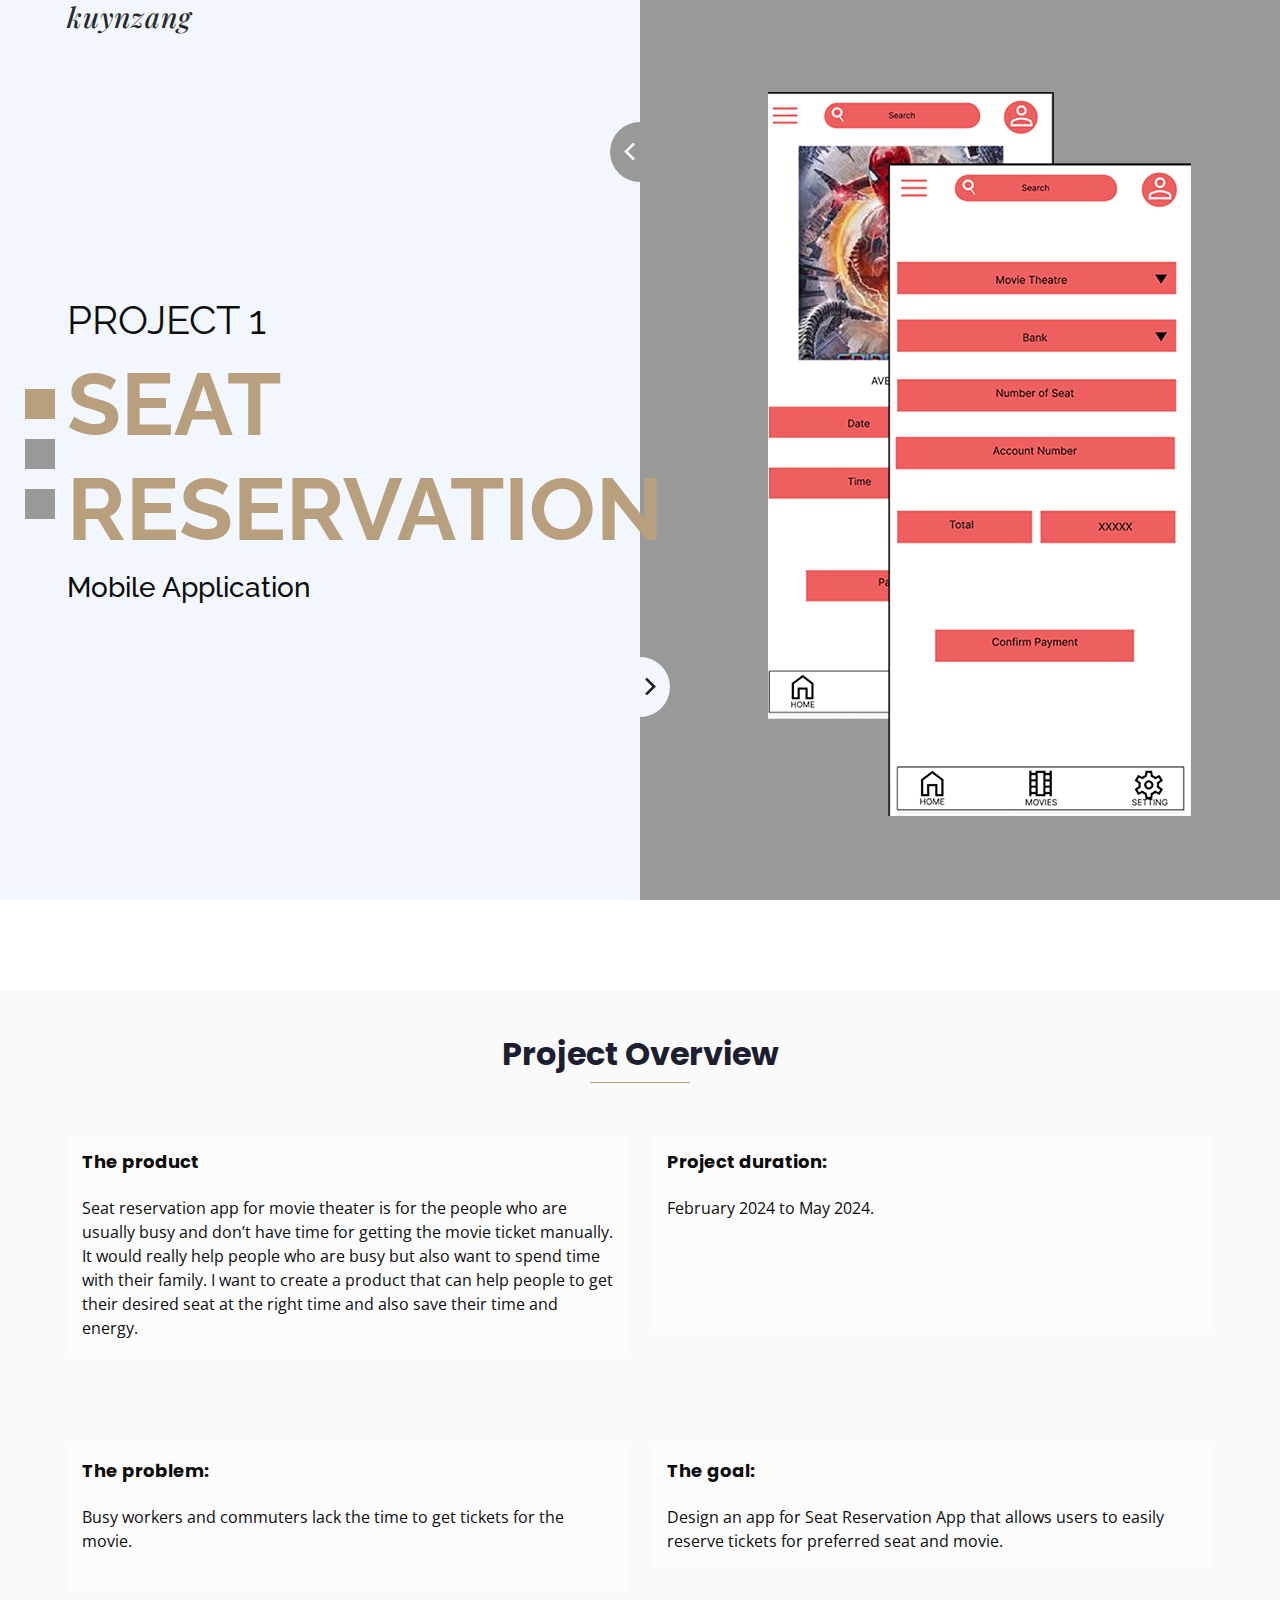
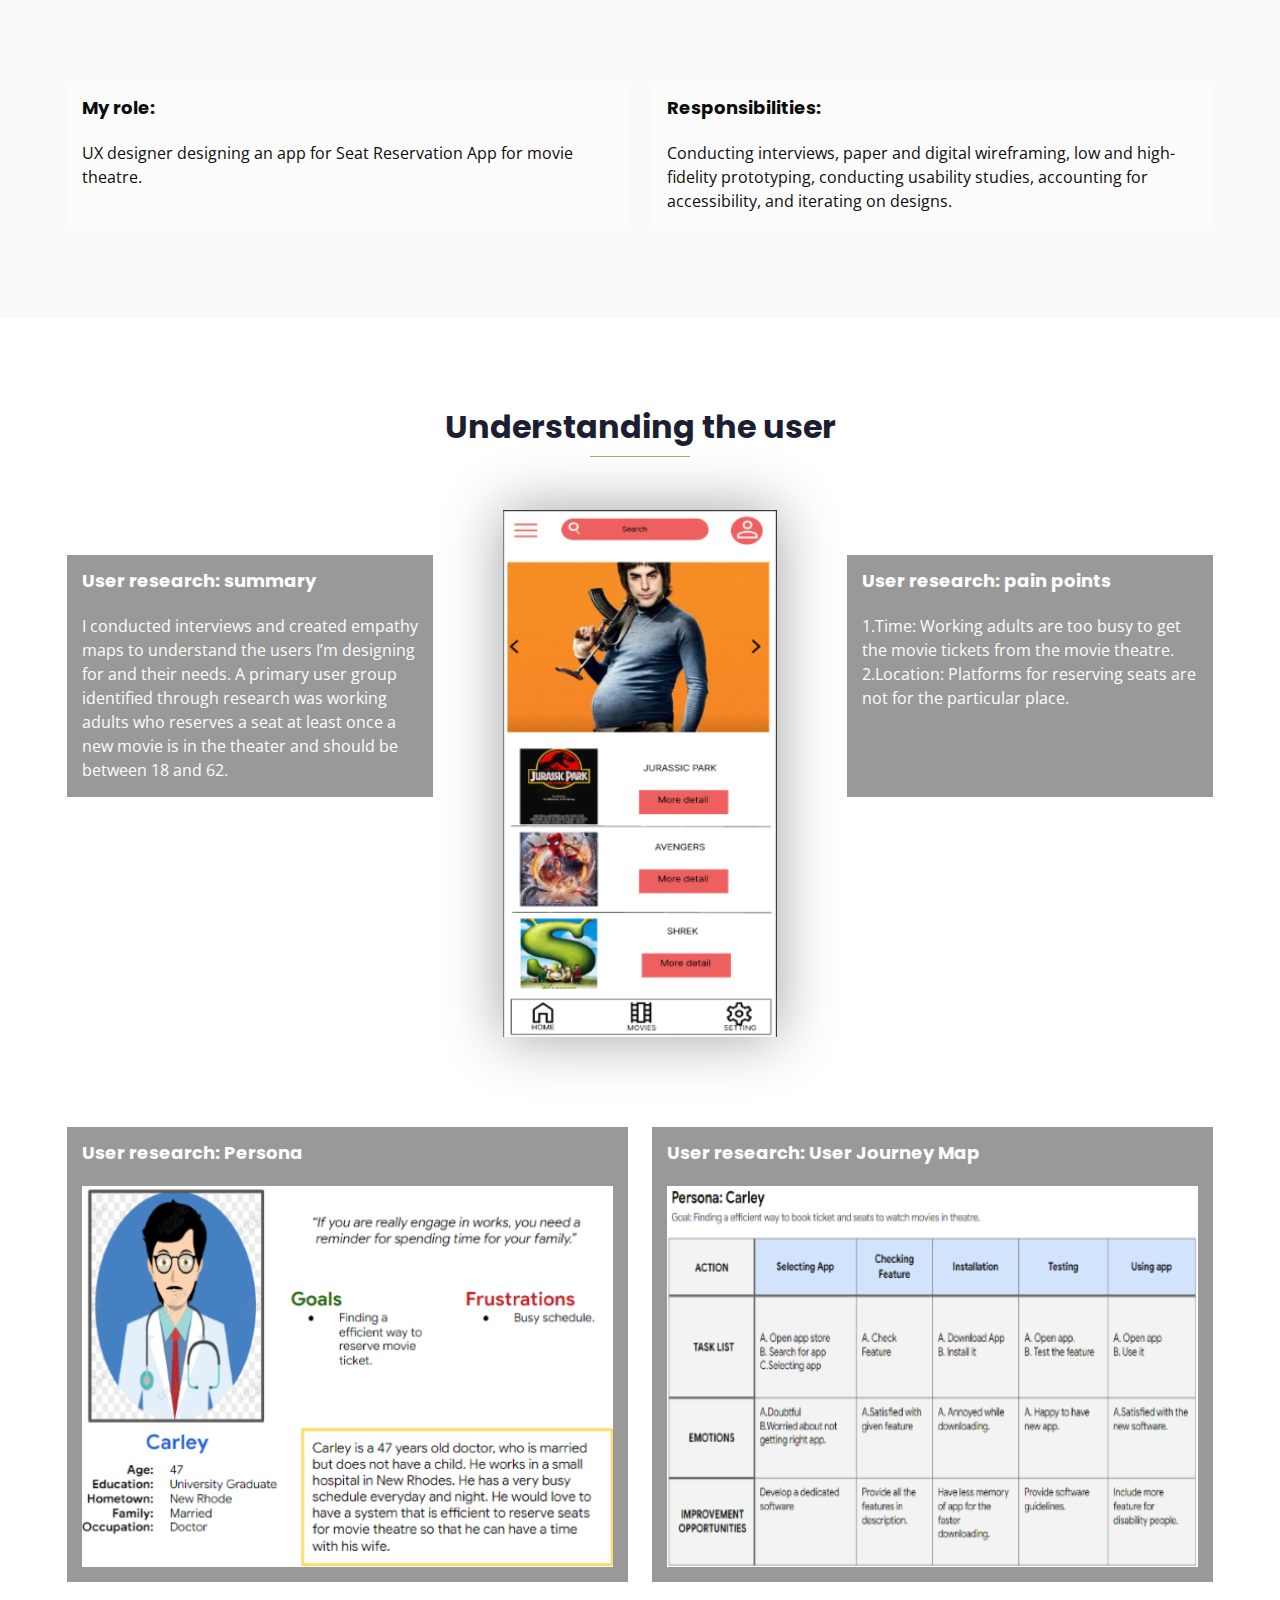
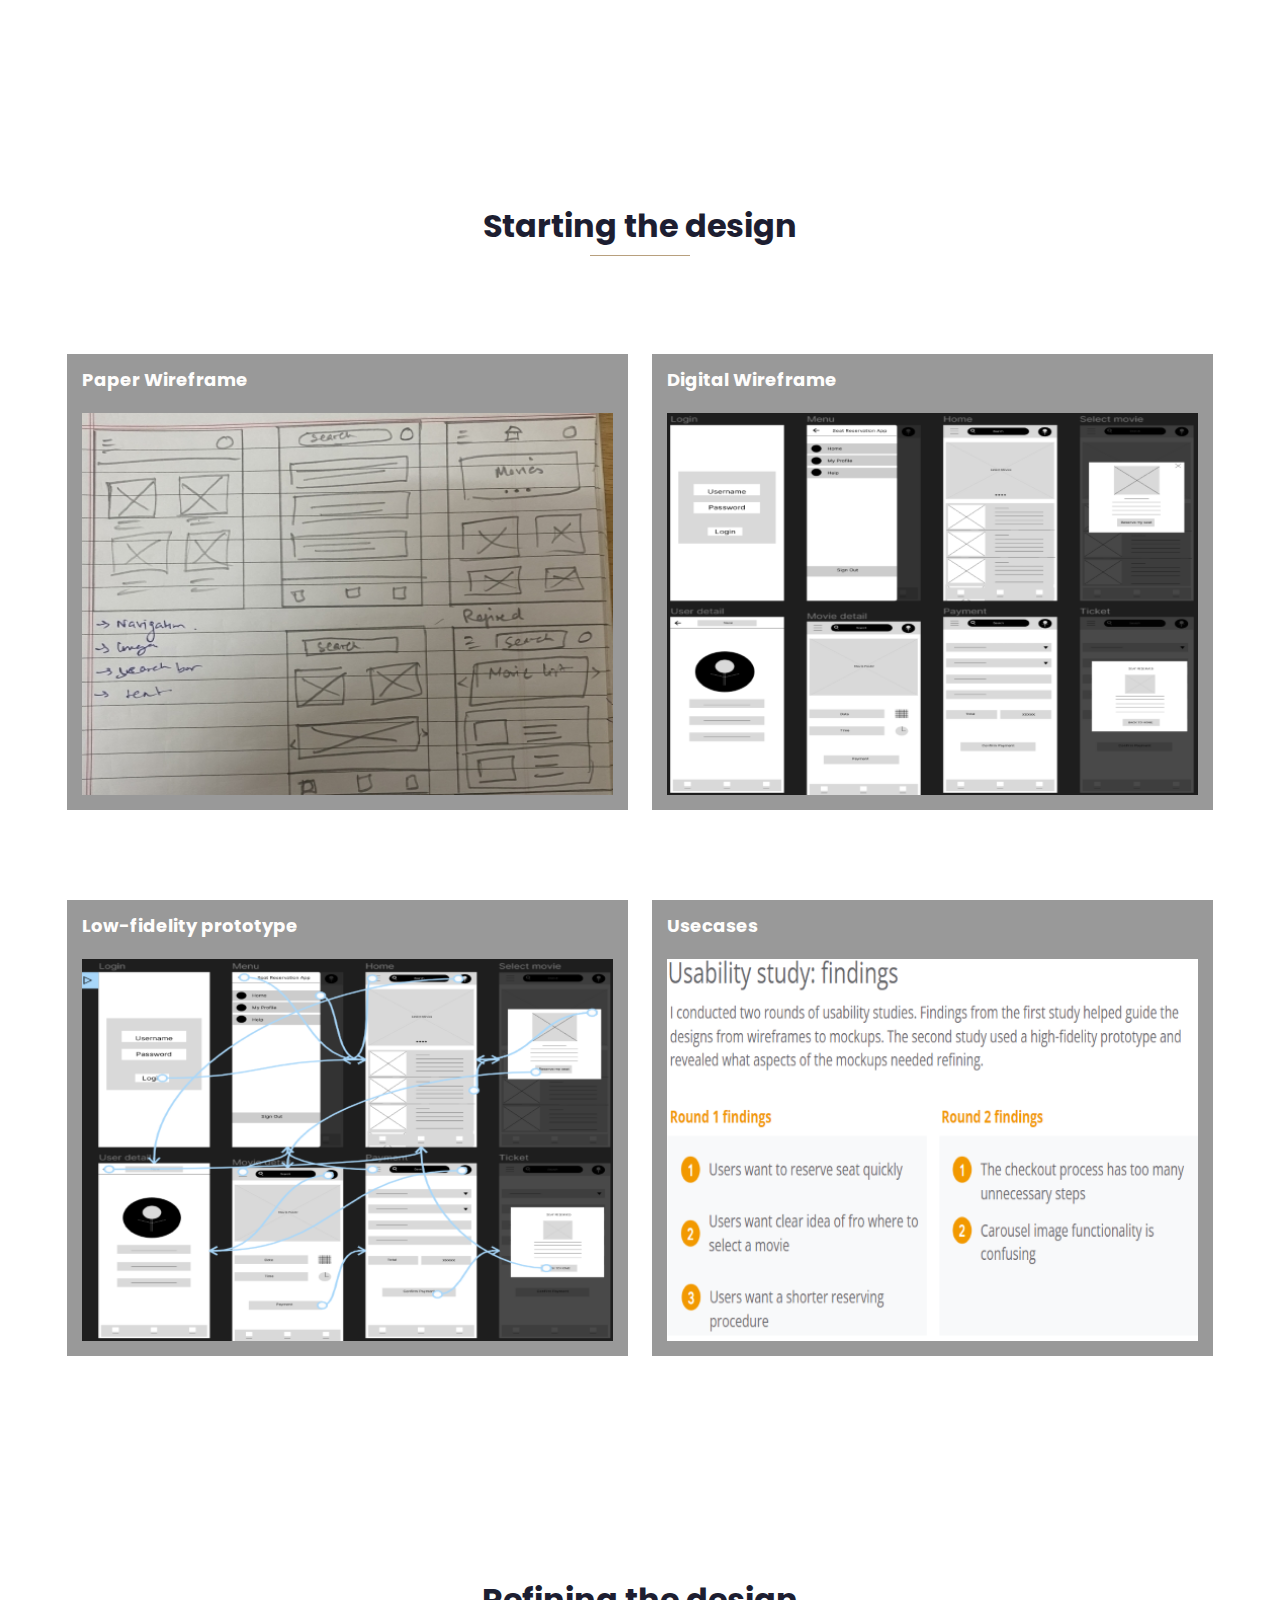
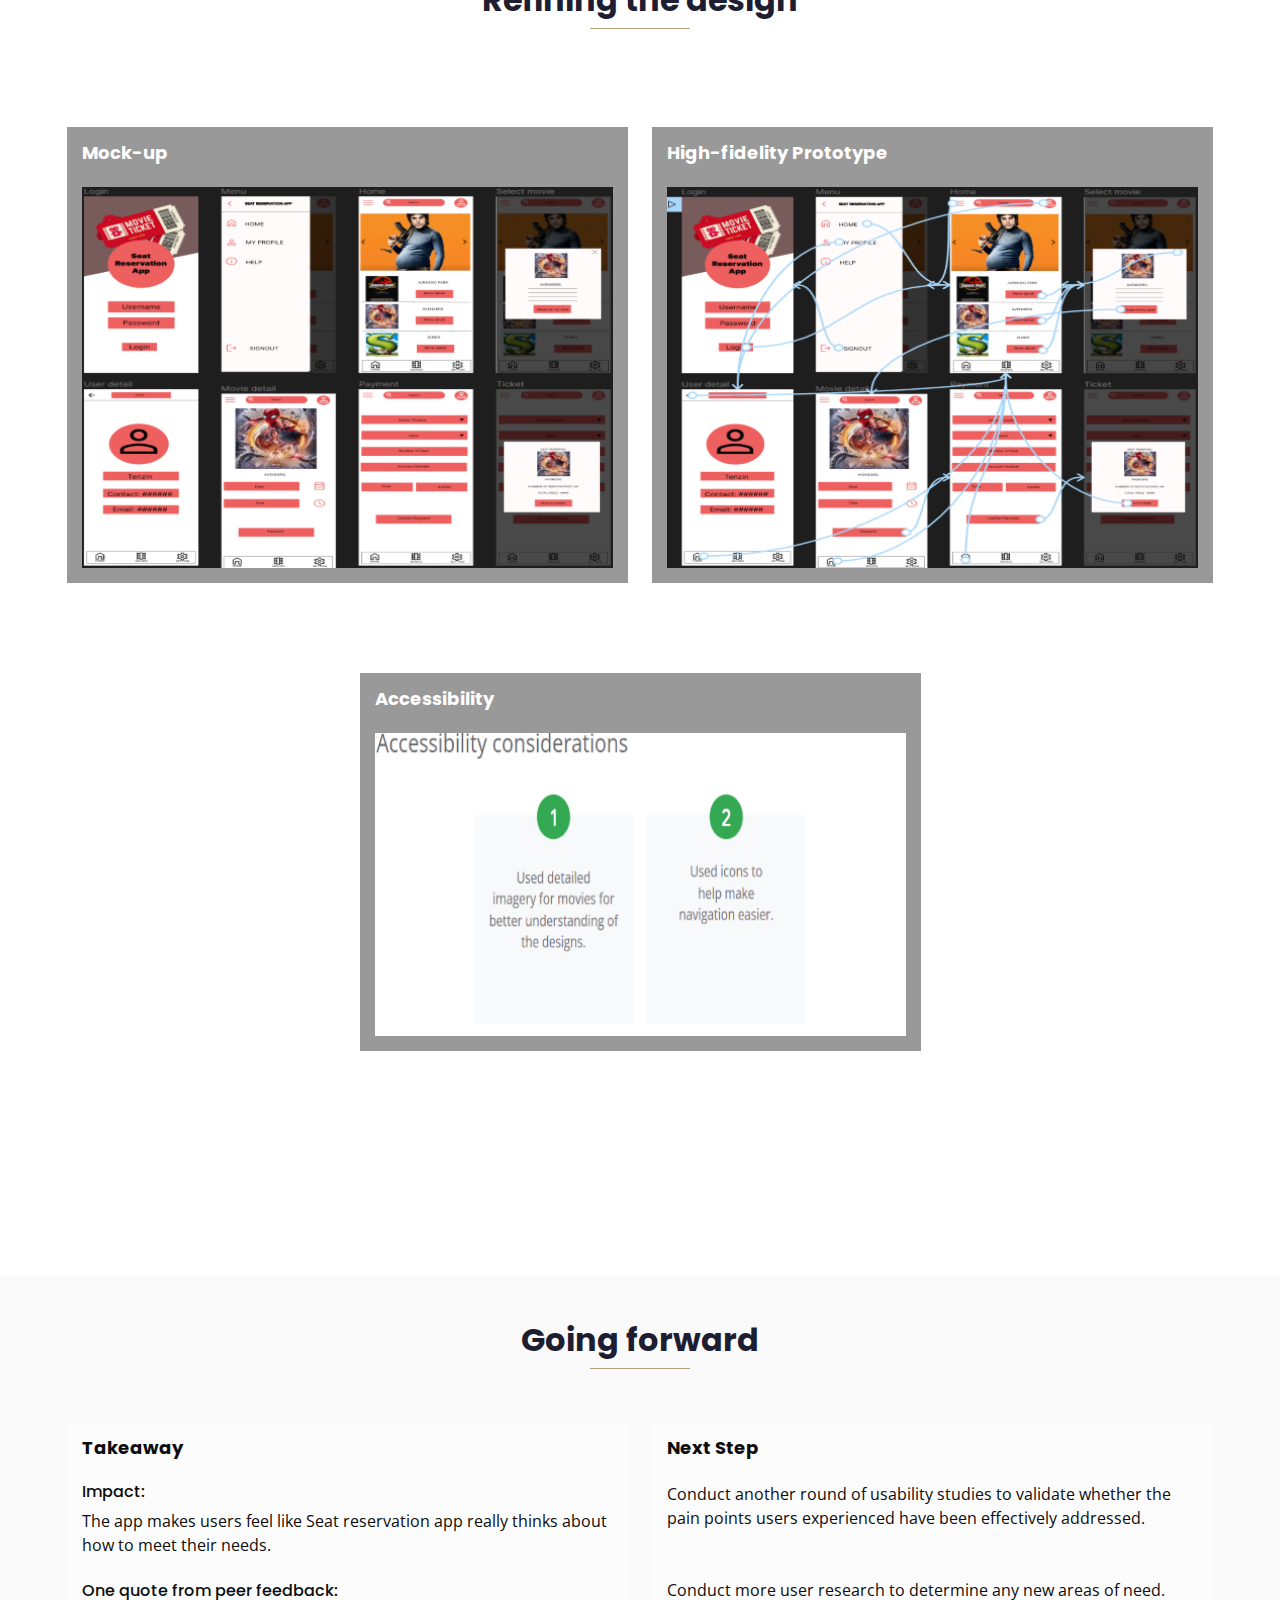
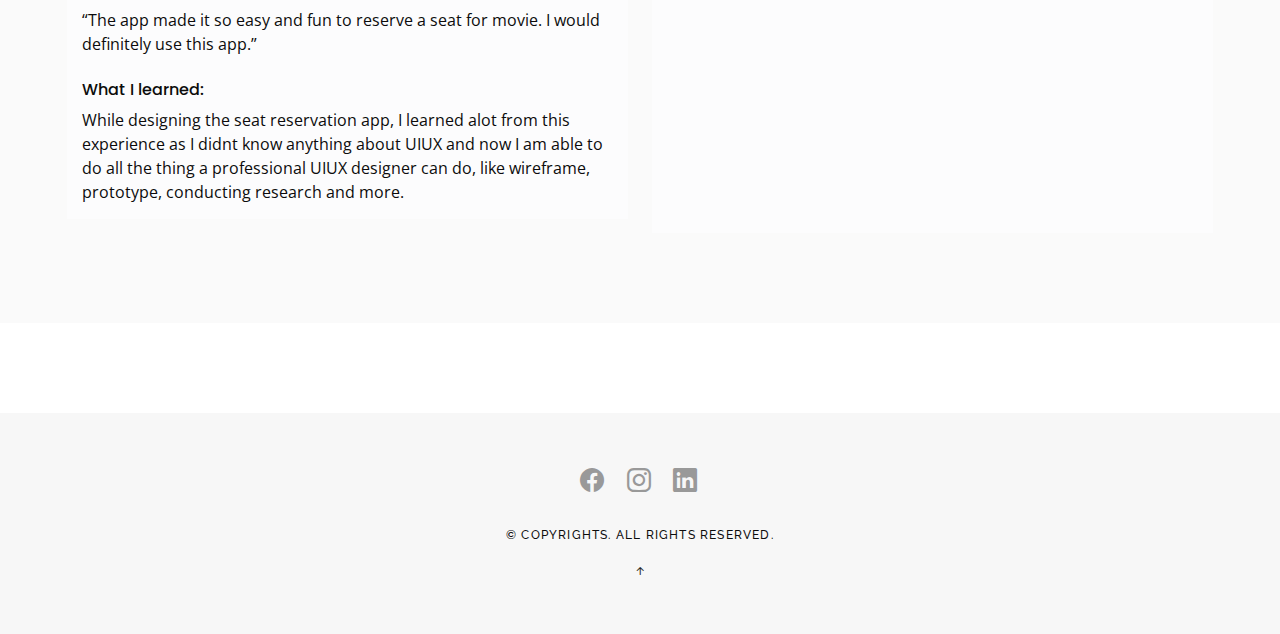
==== portfolio-1.html @ 8efa683a "added portfolio" ====
<!DOCTYPE html>
<html>

<head>
  <!-- Basic -->
  <meta charset="utf-8" />
  <meta http-equiv="X-UA-Compatible" content="IE=edge" />
  <!-- Mobile Metas -->
  <meta name="viewport" content="width=device-width, initial-scale=1, shrink-to-fit=no" />
  <!-- Site Metas -->
  <meta name="keywords" content="" />
  <meta name="description" content="" />
  <meta name="author" content="" />

  <title>Project 1</title>

  <!-- slider stylesheet -->
  <link rel="stylesheet" type="text/css" href="https://cdnjs.cloudflare.com/ajax/libs/OwlCarousel2/2.1.3/assets/owl.carousel.min.css" />

  <!-- bootstrap core css -->
  <link rel="stylesheet" type="text/css" href="assets/css/bootstrap.css" />
  
  <link href="assets/vendor/bootstrap/css/bootstrap.min.css" rel="stylesheet">
  <link href="assets/vendor/bootstrap-icons/bootstrap-icons.css" rel="stylesheet">
  <link href="assets/vendor/boxicons/css/boxicons.min.css" rel="stylesheet">
  <link href="assets/vendor/glightbox/css/glightbox.min.css" rel="stylesheet">
  <link href="assets/vendor/swiper/swiper-bundle.min.css" rel="stylesheet">

  <!-- fonts style -->
  <link href="https://fonts.googleapis.com/css?family=Open+Sans:400,700|Poppins:400,700|Raleway:400,700&display=swap" rel="stylesheet" />
  <link href="https://fonts.googleapis.com/css?family=Poppins:300,300i,400,400i,500,500i,600,600i,700,700i|Playfair+Display:400,400i,500,500i,600,600i,700,700i,900,900i" rel="stylesheet">
  <!-- Custom styles for this template -->
  <link href="assets/css/style.css" rel="stylesheet" />
  <!-- responsive style -->
  <link href="assets/css/responsive.css" rel="stylesheet" />
  <style>
    .logo {
      font-size: 30px;
      margin: 0;
      padding: 0;
      line-height: 1;
      font-weight: 600;
      letter-spacing: 1px;
      font-family: "Playfair Display", sans-serif;
      font-style: italic;
    }
    .logo a {
      color: #898989;
    } 
    a {
      color: #292929;
      text-decoration: none !important;
      transition: all 0.5s ease-in-out 0s;
    } 
  </style>
</head>

<body>
  <div class="hero_area">
    <!-- header section strats -->
    <div class="container d-flex align-items-center justify-content-between">
      <a href="index.html" class="logo"><h3>kuynzang</h3></a>
    </div>
    <!-- end header section -->
    <!-- slider section -->
    <section class=" slider_section position-relative">
      <div class="container">
        <div class="row">
          <div class="col-md-7">
            <div class="detail-box">
              <h2>
                Project 1
              </h2>
              <h1>
                Seat Reservation <br />
              </h1>
              <h3>Mobile Application</h3>
              <div>
              </div>
            </div>
          </div>
          <div class="col-md-5">
            <div id="carouselExampleIndicators" class="carousel slide" data-ride="carousel">
              <ol class="carousel-indicators">
                <li data-target="#carouselExampleIndicators" data-slide-to="0" class="active"></li>
                <li data-target="#carouselExampleIndicators" data-slide-to="1"></li>
                <li data-target="#carouselExampleIndicators" data-slide-to="2"></li>
              </ol>
              <center>
                <div class="carousel-inner">
                  <div class="carousel-item active">
                    <div class="img-box">
                      <img src="assets/img/project_1/app1-2.png" alt="" />
                    </div>
                  </div>
                  <div class="carousel-item">
                    <div class="img-box">
                      <img src="assets/img/project_1/app1-1.png" alt="" />
                    </div>
                  </div>
                  <div class="carousel-item">
                    <div class="img-box">
                      <img src="assets/img/project_1/app1-3.png" alt="" />
                    </div>
                  </div>
                </div>
              </center>
              <a class="carousel-control-prev" href="#carouselExampleIndicators" role="button" data-slide="prev">
                <span class="sr-only">Previous</span>
              </a>
              <a class="carousel-control-next" href="#carouselExampleIndicators" role="button" data-slide="next">
                <span class="sr-only">Next</span>
              </a>
            </div>
          </div>
        </div>
      </div>
    </section>

    <!-- end slider section -->
  </div>

  <!-- feature section -->
  <section class="feature_section layout_padding2 layout_margin">
    <div class="container">
      <div class="heading_container">
        <h2>
          Project Overview
        </h2>
      </div>
    </div>
    <div class="container">
      <div class="row">
        <div class="col-md-6">
          <div class="box">
            <div class="head-box">
              <h6>
                The product
              </h6>
            </div>
            <div class="detail-box">
              <p>
                Seat reservation app for movie theater is for the people who are usually busy and don’t have time for getting the movie ticket manually. It would really help people who are busy but also want to spend time with their family. I want to create a product that can help people to get their desired seat at the right time and also save their time and energy.
              </p>
            </div>
          </div>
        </div>
        <div class="col-md-6">
          <div class="box">
            <div class="head-box">
              <h6>
                Project duration:
              </h6>
            </div>
            <div class="detail-box">
              <p>
                February 2024 to May 2024.
                <br>
                <br>
                <br>
                <br>
                <br>
              </p>
            </div>
          </div>
        </div>
        <div class="col-md-6">
          <div class="box">
            <div class="head-box">
              <h6>
                The problem: 
              </h6>
            </div>
            <div class="detail-box">
              <p>
                Busy workers and commuters lack the time to get tickets for the movie.
                <br>
                <br>
              </p>
            </div>
          </div>
        </div>
        <div class="col-md-6">
          <div class="box">
            <div class="head-box">
              <h6>
                The goal: 
              </h6>
            </div>
            <div class="detail-box">
              <p>
                Design an app for Seat Reservation App that allows users to easily reserve tickets for preferred seat and movie.
              </p>
            </div>
          </div>
        </div>
        <div class="col-md-6">
          <div class="box">
            <div class="head-box">
              <h6>
                My role: 
              </h6>
            </div>
            <div class="detail-box">
              <p>
                UX designer designing an app for Seat Reservation App for movie theatre.
                <br>
                <br>
              </p>
            </div>
          </div>
        </div>
        <div class="col-md-6">
          <div class="box">
            <div class="head-box">
              <h6>
                Responsibilities:
              </h6>
            </div>
            <div class="detail-box">
              <p>
                Conducting interviews, paper and digital wireframing, low and high-fidelity prototyping, conducting usability studies, accounting for accessibility, and iterating on designs.
              </p>
            </div>
          </div>
        </div>
      </div>
    </div>
    <div class="d-flex justify-content-center">
    </div>
  </section>

  <!-- end feature section -->

  <!-- download section -->

  <section class="download_section layout_padding-bottom">
    <div class="container">
      <div class="heading_container">
        <h2>
          Understanding the user
        </h2>
      </div>
      <div class="layout_padding2-top">
        <div class="row">
          <div class="col-md-4">
            <div class="box">
              <div class="head-box">
                <h6>
                  User research: summary
                </h6>
              </div>
              <div class="detail-box">
                <p>
                  I conducted interviews and created empathy maps to understand the users I’m 
                  designing for and their needs. A primary user group identified through research 
                  was working adults who reserves a seat at least once a new movie is in the theater 
                  and should be between 18 and 62.

                </p>
              </div>
            </div>
          </div>
          <div class="col-md-4">
            <div class="main-img-box">
              <img src="assets/img/project_1/download-img.png" alt="" width="100%">
            </div>
          </div>
          <div class="col-md-4">
            <div class="box">
              <div class="head-box">
                <h6>
                  User research: pain points
                </h6>
              </div>
              <div class="detail-box">
                <p>
                  1.Time: Working adults are too busy to get the movie tickets from the movie theatre.<br>
                  2.Location: Platforms for reserving seats are not for the particular place.<br>
                  <br>
                  <br>
                  <br>
                </p>
              </div>
            </div>
          </div>
        </div>
      </div>
        <div class="layout_padding2-top">
          <div class="row">
            <div class="col-md-6">
              <div class="box">
                <div class="head-box">
                  <h6>
                    User research: Persona
                  </h6>
                </div>
                <div class="detail-box">
                  <img src="assets/img/project_1/persona.png" width="100%">
                </div>
              </div>
            </div>
            <div class="col-md-6">
              <div class="box">
                <div class="head-box">
                  <h6>
                    User research: User Journey Map
                  </h6>
                </div>
                <div class="detail-box" >
                  <img src="assets/img/project_1/journey.png" width="100%">
                </div>
              </div>
            </div>
          </div>
        </div>  
    </div>
  </section>

  <!-- end download section -->

  <!-- about section -->
  <section class="about_section download_section  layout_padding">
    <div class="container">
      <div class="heading_container">
        <h2>
          Starting the design
        </h2>
      </div>
      <div class="layout_padding2-top">
        <div class="row">
          <div class="col-md-6">
              <div class="box">
                <div class="head-box">
                  <h6>
                    Paper Wireframe
                  </h6>
                </div>
                <div class="detail-box">
                  <img src="assets/img/project_1/paper_wireframe.jpg" width="100%">
                </div>
              </div>
            </div>
            <div class="col-md-6">
              <div class="box">
                <div class="head-box">
                  <h6>
                    Digital Wireframe
                  </h6>
                </div>
                <div class="detail-box" >
                  <img src="assets/img/project_1/digital.png" width="100%">
                </div>
              </div>
            </div>
          </div>
        </div>
        <div class="row">
          <div class="col-md-6">
            <div class="box">
              <div class="head-box">
                <h6>
                  Low-fidelity prototype
                </h6>
              </div>
              <div class="detail-box">
                <img src="assets/img/project_1/lofi.png" width="100%">
              </div>
            </div>
          </div>
          <div class="col-md-6">
            <div class="box">
              <div class="head-box">
                <h6>
                  Usecases
                </h6>
              </div>
              <div class="detail-box">
                <img src="assets/img/project_1/usability.png" width="100%">
              </div>
            </div>
          </div>
        </div>
      </div>
    </div>
  </section>

  <!-- end about section -->

  <!-- client section -->
  <section class="client_section layout_margin download_section layout_padding-bottom">
    <div class="container">
      <div class="heading_container">
        <h2>
          Refining the design
        </h2>
      </div>
      <div class="layout_padding2-top">
        <div class="row">
          <div class="col-md-6">
              <div class="box">
                <div class="head-box">
                  <h6>
                    Mock-up
                  </h6>
                </div>
                <div class="detail-box">
                  <img src="assets/img/project_1/mockup.png" width="100%">
                </div>
              </div>
            </div>
            <div class="col-md-6">
              <div class="box">
                <div class="head-box">
                  <h6>
                    High-fidelity Prototype
                  </h6>
                </div>
                <div class="detail-box" >
                  <img src="assets/img/project_1/hi_fi_proto.png" width="100%">
                </div>
              </div>
            </div>
          </div>
      </div>
      <div>
        <div class="row">
          <div class="col-md-3"></div>
          <div class="col-md-6">
              <div class="box">
                <div class="head-box">
                  <h6>
                    Accessibility
                  </h6>
                </div>
                <div class="detail-box" >
                  <img src="assets/img/project_3/accessibility.png" width="100%">
                </div>
              </div>
            </div>
          </div>
          <div class="col-md-3"></div>
        </div>
      </div>
    </div>
  </section>

  <!-- end client section -->
  <section class="feature_section layout_padding2 layout_margin">
    <div class="container">
      <div class="heading_container">
        <h2>
          Going forward
        </h2>
      </div>
    </div>
    <div class="container">
      <div class="row">
        <div class="col-md-6">
          <div class="box">
            <div class="head-box">
              <h6>
                Takeaway
              </h6>
            </div>
            <div class="detail-box">
              <h6>
                Impact: 
              </h6>
              <p>  
                The app makes users feel like Seat reservation app really thinks about how to meet their needs. 
              </p>
              <br>
              <h6>
                One quote from peer feedback:
              </h6>
              <p>
                “The app made it so easy and fun to reserve a seat for movie. I would definitely use this app.”
              </p>
              <br>
              <h6>
                What I learned: 
              </h6>
              <p>  
                While designing the seat reservation app, I learned alot from this experience as I didnt know anything about UIUX and now I am able to do all the thing a professional UIUX designer can do, like wireframe, prototype, conducting research and more.  
                <br>
              </p>
            </div>
          </div>
        </div>
        <div class="col-md-6">
          <div class="box">
            <div class="head-box">
              <h6>
                Next Step
              </h6>
            </div>
            <div class="detail-box">
              <p>
                Conduct another round of usability studies to validate whether the pain points users experienced have been effectively addressed.
              </p>
              <br><br>
              <p>
                Conduct more user research to determine any new areas of need.
              </p>
              <br><br><br><br><br><br><br><br><br>
            </div>
          </div>
        </div>
      </div>
    </div>
    <div class="d-flex justify-content-center">
    </div>
  </section>
  
  <!-- ======= Footer ======= -->
  <div id="footer" class="text-center">
    <div class="container">
      <div class="socials-media text-center">
        <ul class="list-unstyled">
          <li><a href="https://www.facebook.com/bigman.07122000/"><i class="bi bi-facebook"></i></a></li>
          <li><a href="https://www.instagram.com/k.uynzang/"><i class="bi bi-instagram"></i></a></li>
          <li><a href="https://www.linkedin.com/in/kuen-zang-9a3082252/"><i class="bi bi-linkedin"></i></a></li>
        </ul>

      </div>

      <p>&copy; Copyrights. All rights reserved.</p>
    </div>
  <a href="#" class="back-to-top d-flex align-items-center justify-content-center"><i class="bi bi-arrow-up-short"></i></a>
  </div><!-- End Footer -->
  <script type="text/javascript" src="assets/js/jquery-3.4.1.min.js"></script>
  <script type="text/javascript" src="assets/js/bootstrap.js"></script>
  <script>
    function openNav() {
      document.getElementById("myNav").classList.toggle("menu_width");
      document
        .querySelector(".custom_menu-btn")
        .classList.toggle("menu_btn-style");
    }
  </script>
</body>

</html>
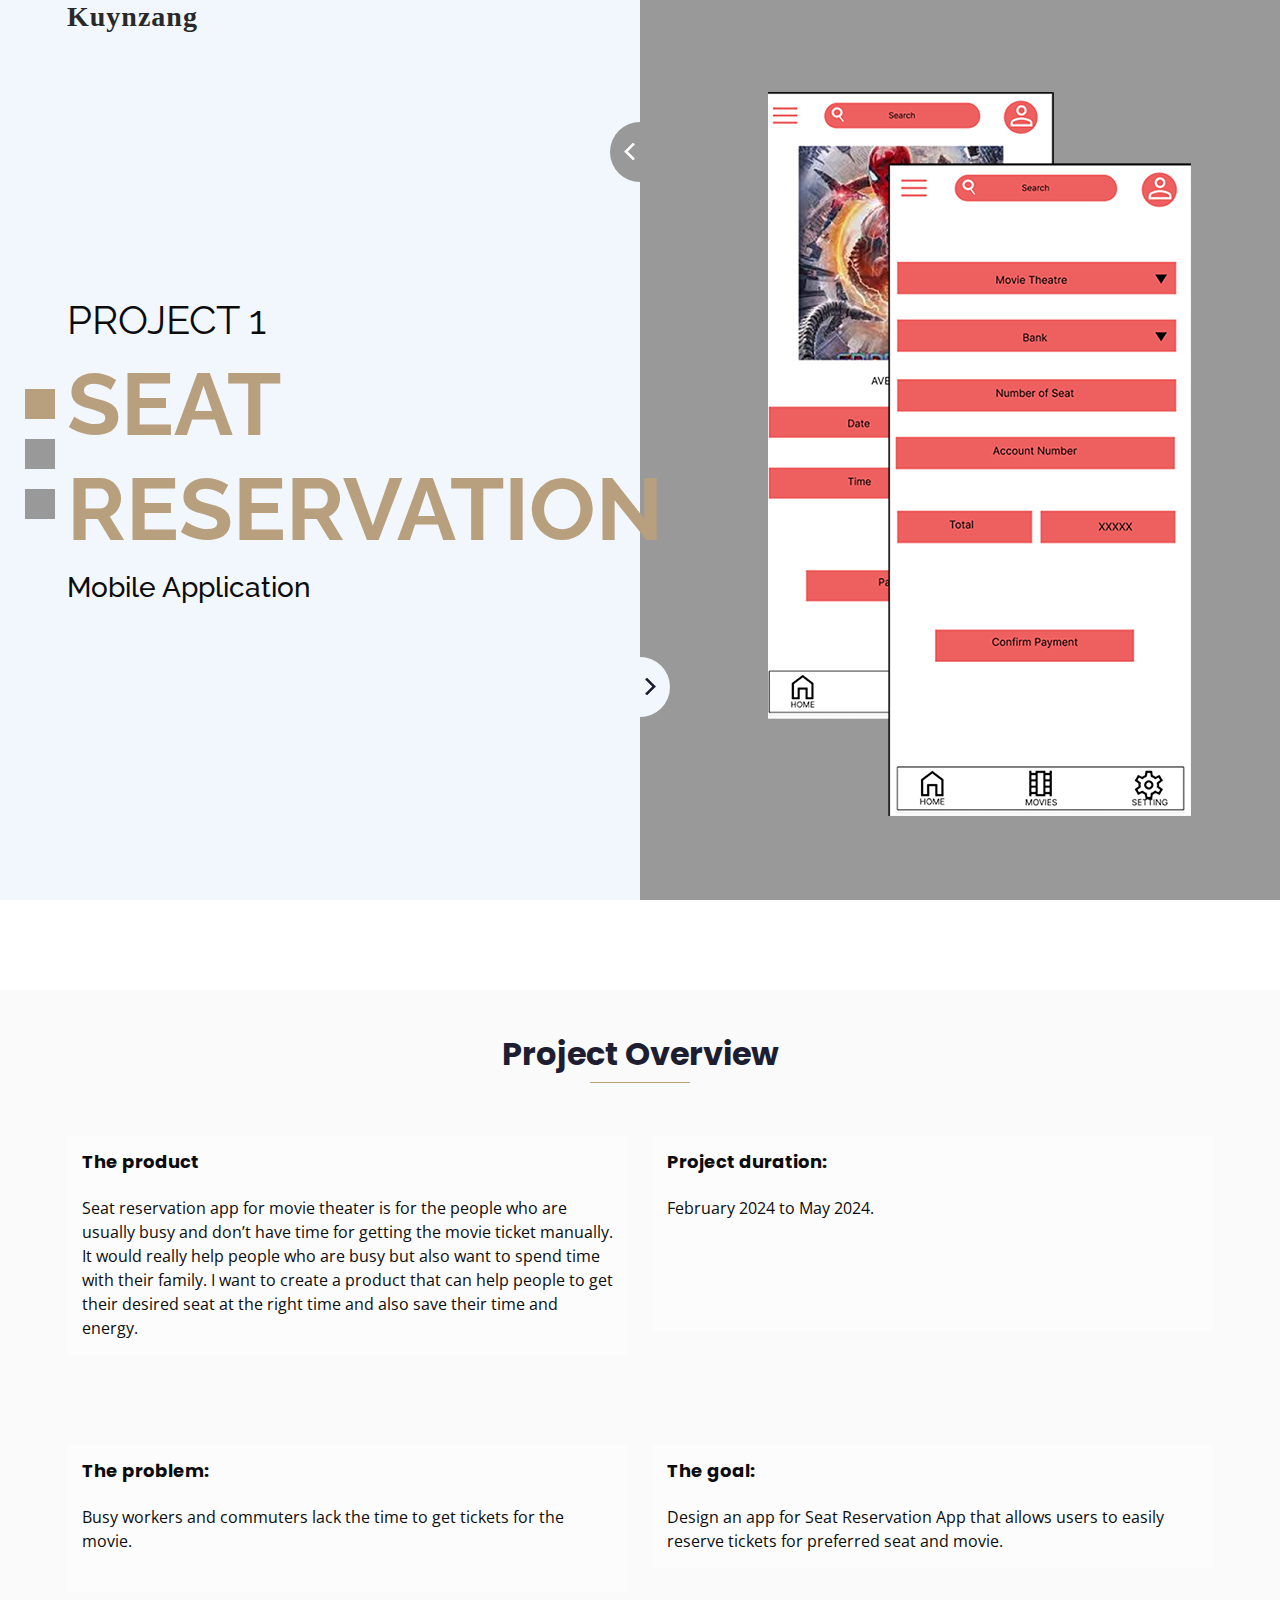
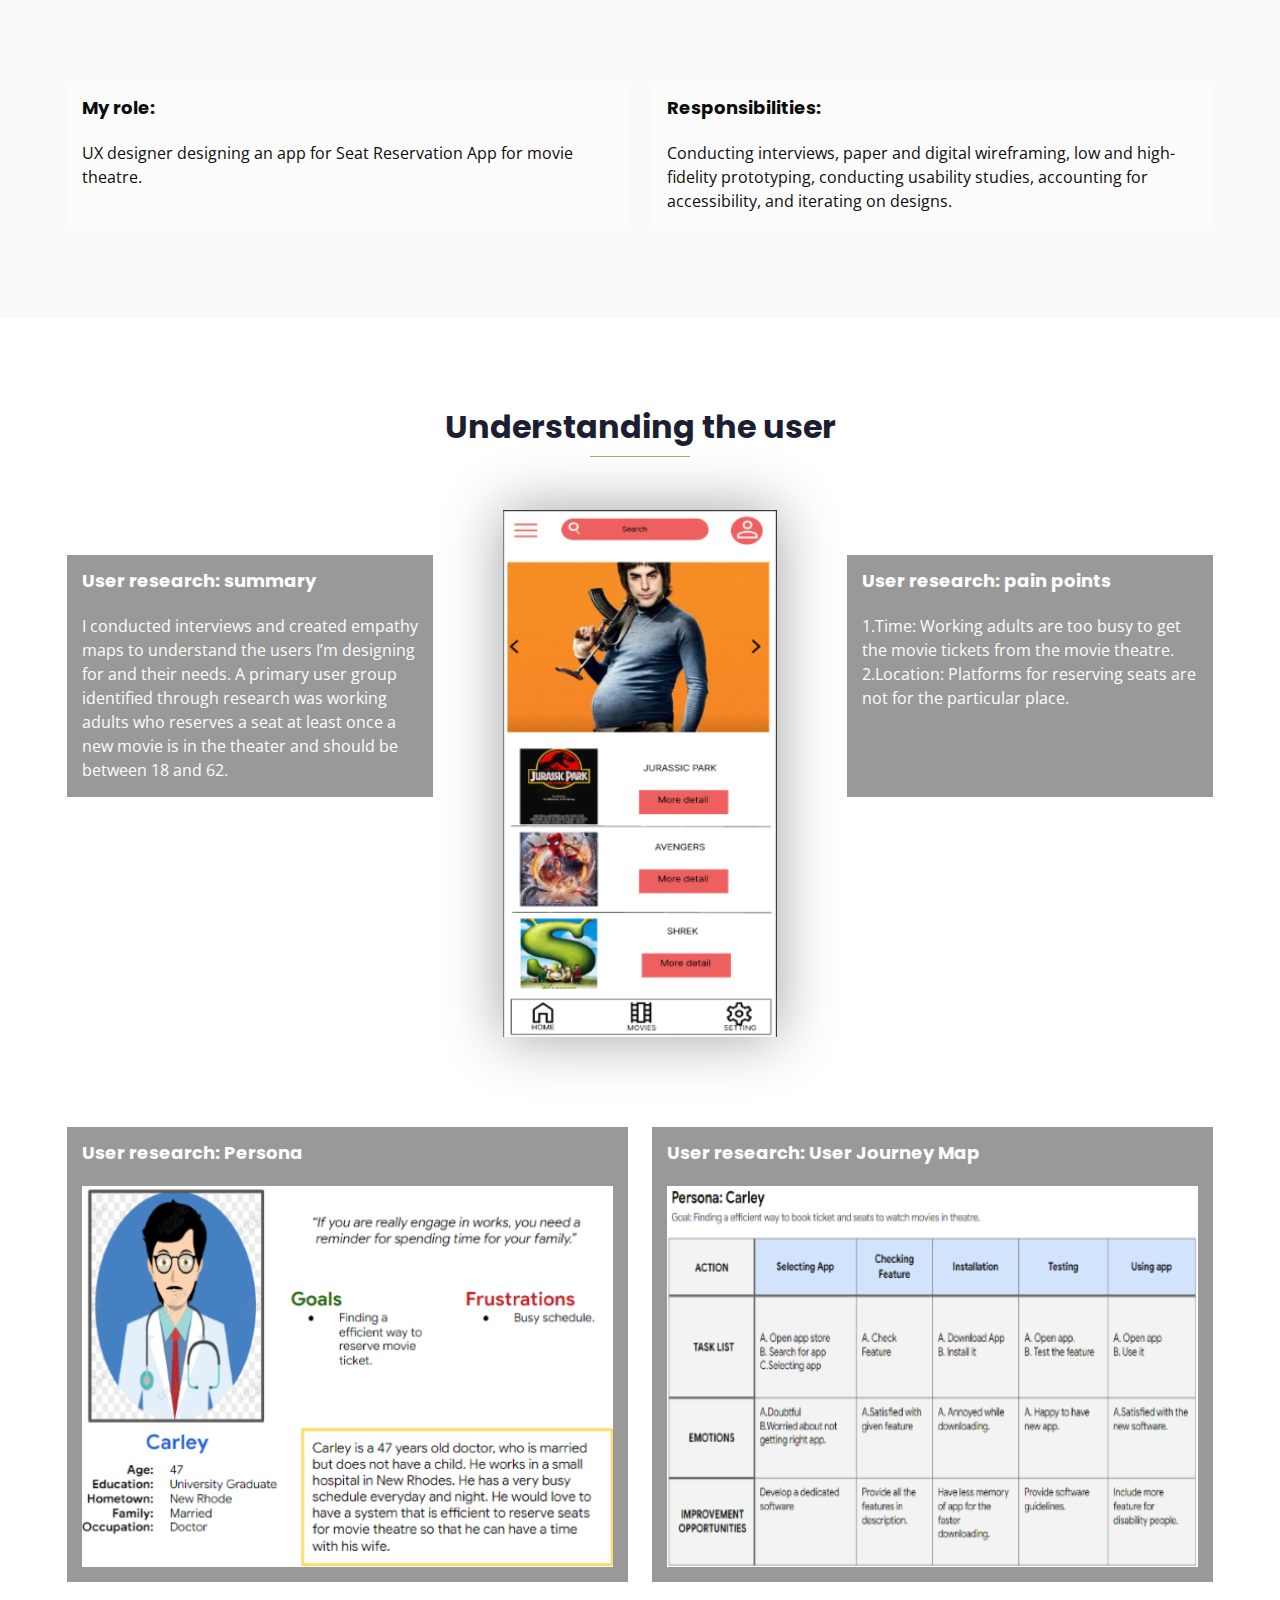
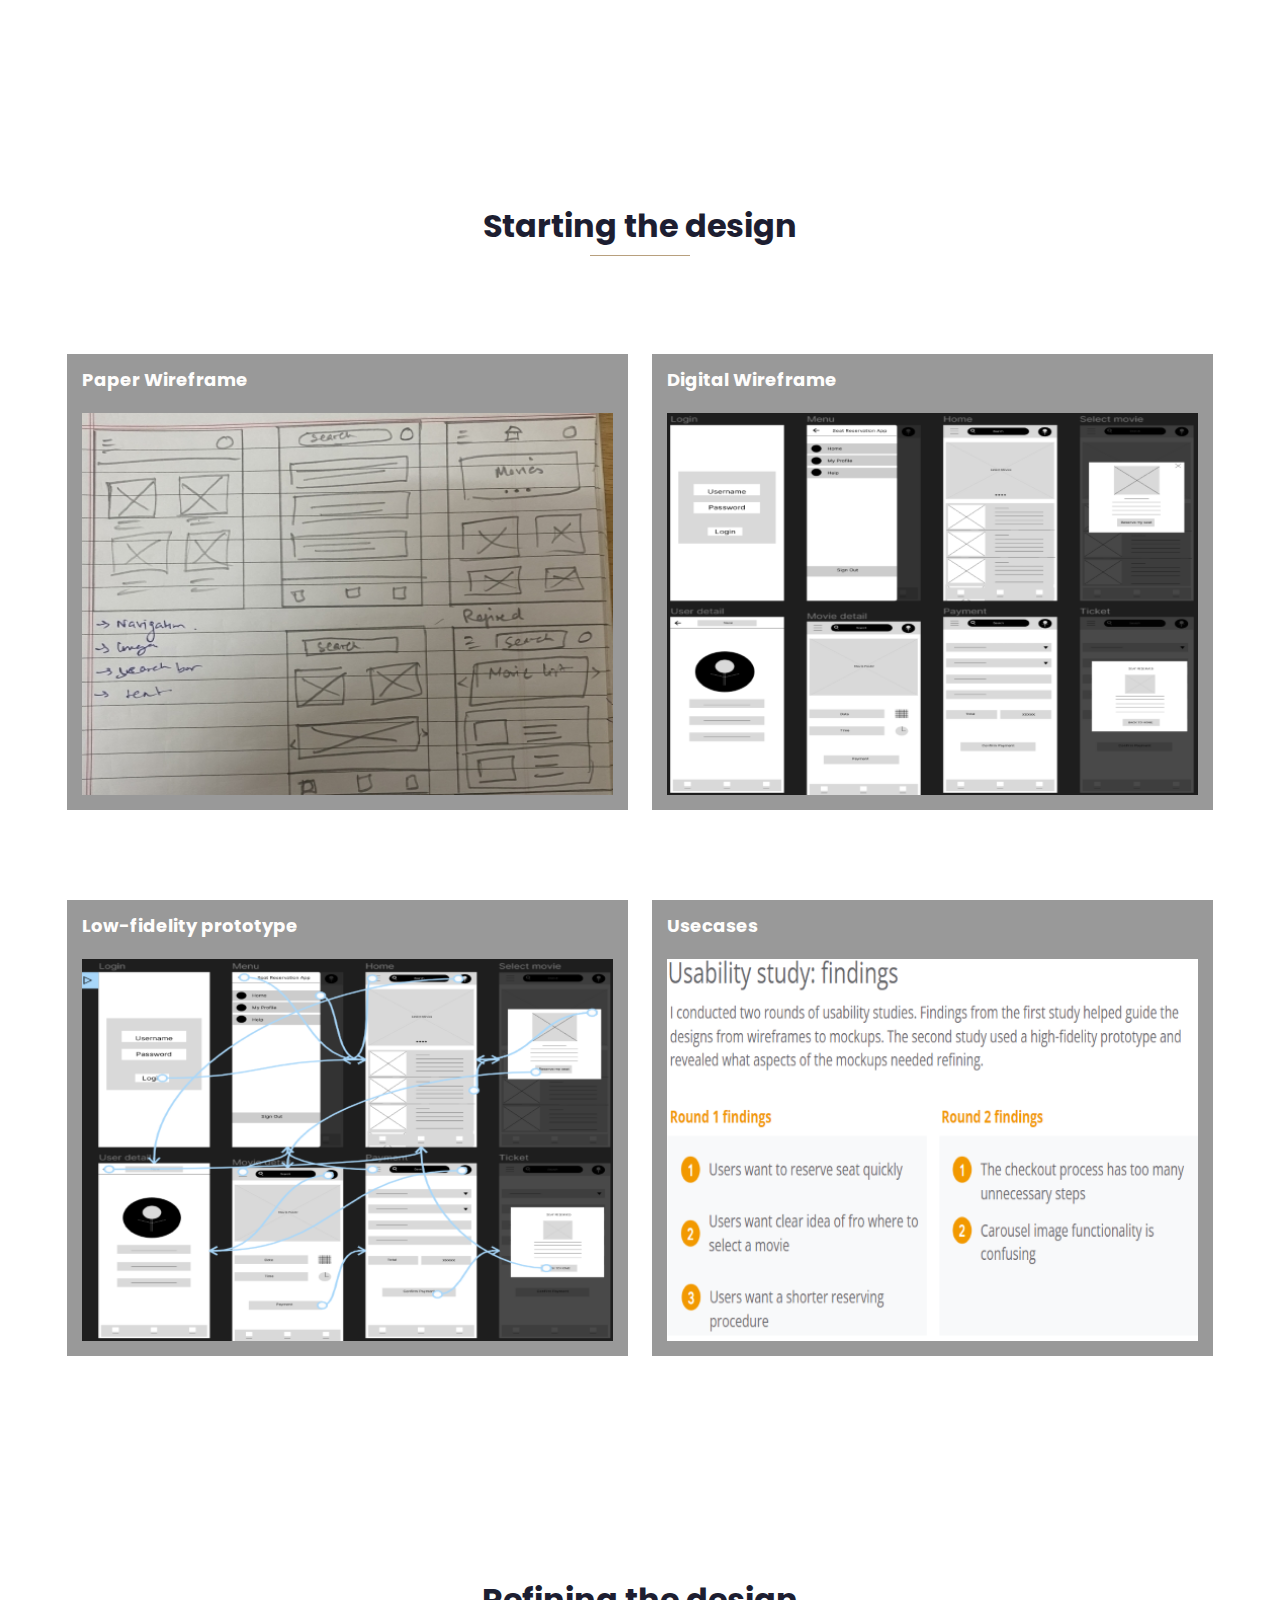
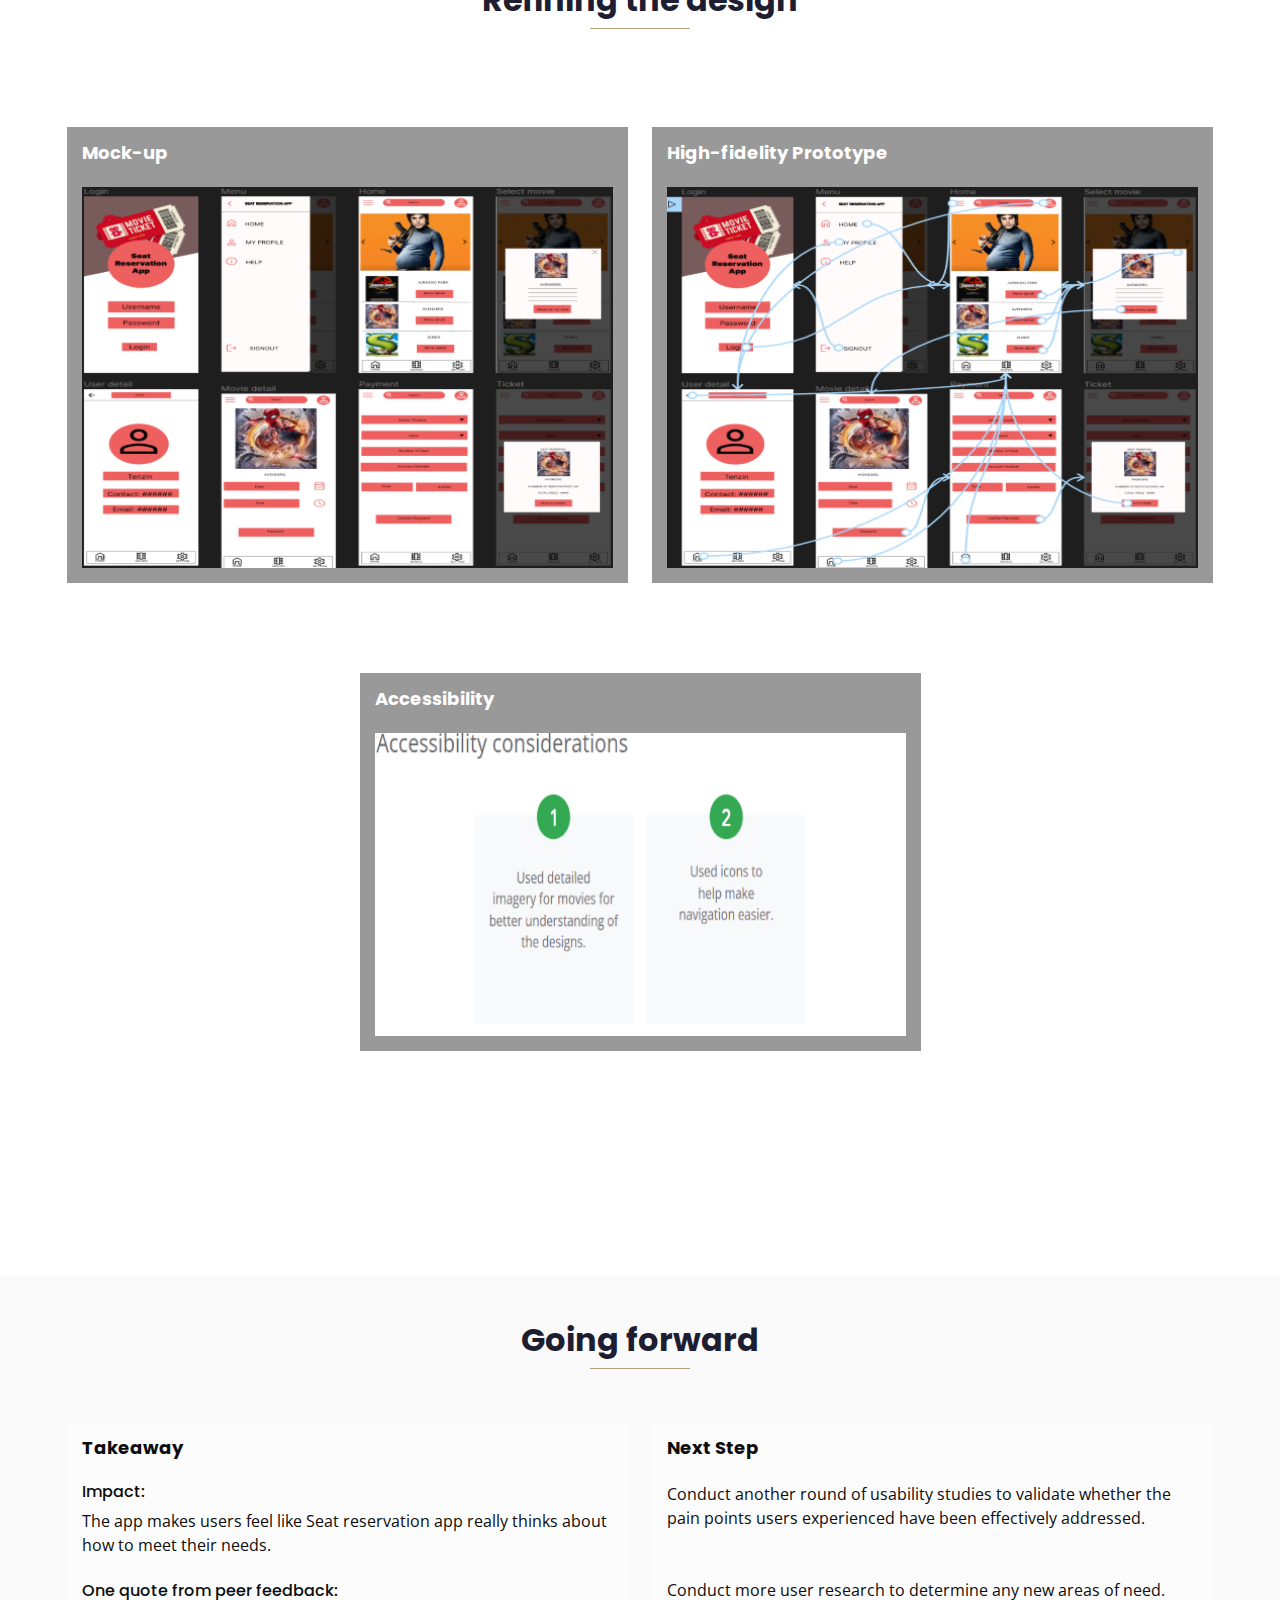
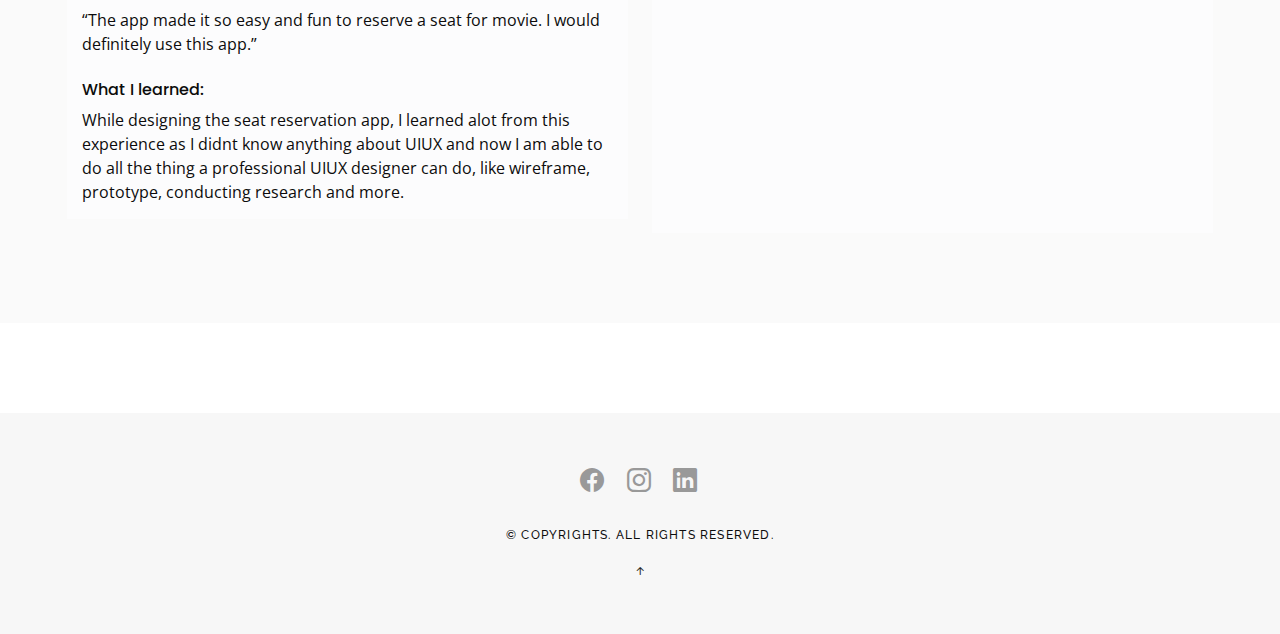
==== commit 8a3fc4c2: "updated" ====
--- a/portfolio-1.html
+++ b/portfolio-1.html
@@ -59,7 +59,14 @@
   <div class="hero_area">
     <!-- header section strats -->
     <div class="container d-flex align-items-center justify-content-between">
-      <a href="index.html" class="logo"><h3>kuynzang</h3></a>
+      <a href="index.html" class="logo"><h3>Kuynzang</h3></a>
+      <style>
+        .logo h3 {
+          font-weight: bold;
+          font-family: Verdana;
+          font-style: normal;
+        }
+      </style>
     </div>
     <!-- end header section -->
     <!-- slider section -->
